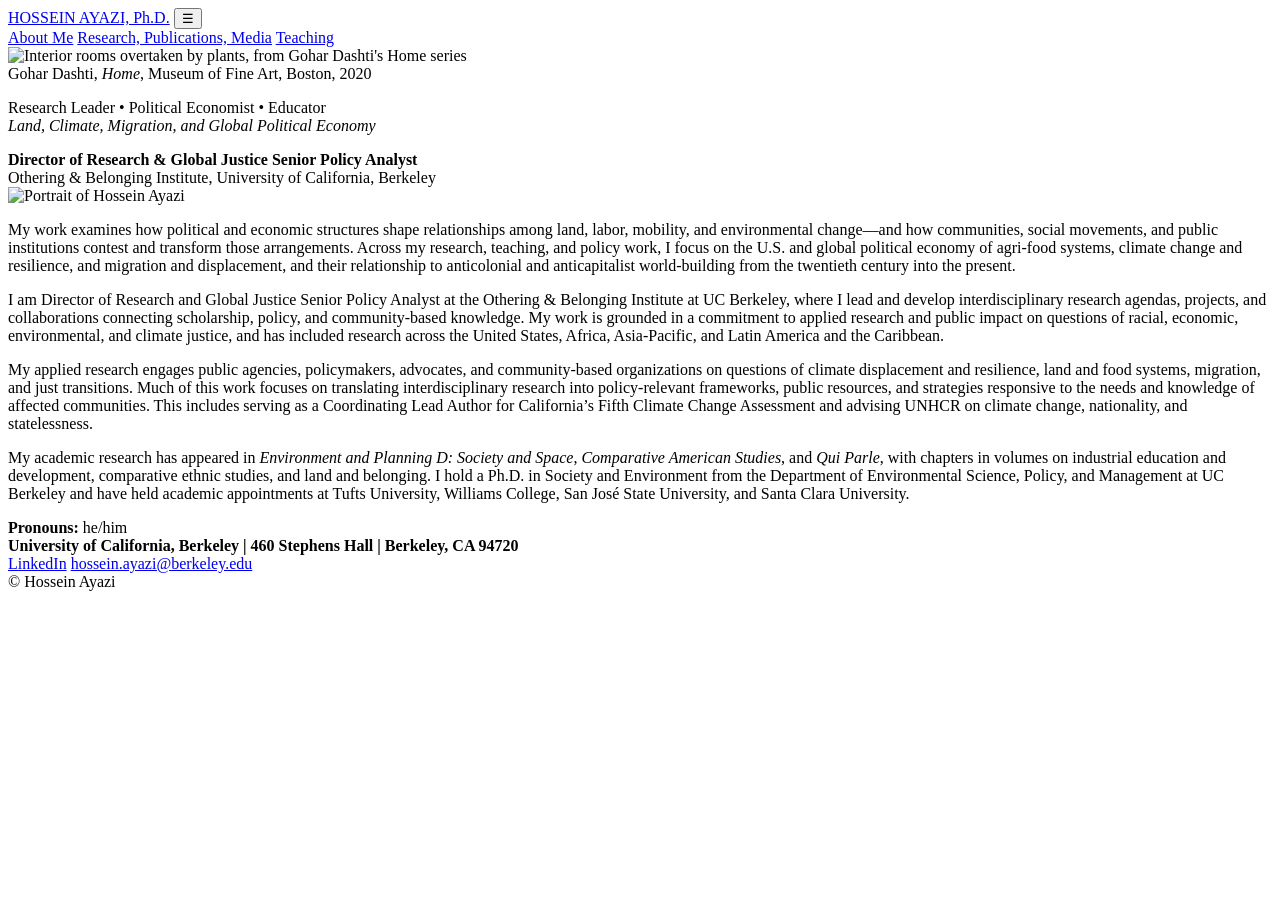
==== index.html @ 79770d90 "Add About page" ====
<!doctype html>
<html lang="en">
<head>
  <meta charset="utf-8">
  <meta name="viewport" content="width=device-width, initial-scale=1">
  <meta name="description" content="Hossein Ayazi, Ph.D. — Research Leader, Policy Strategist, and Educator working on land, climate, migration, and global political economy.">
  <title>Hossein Ayazi, Ph.D. — About</title>
  <link rel="stylesheet" href="assets/styles.css">
</head>
<body>
<header class="site-header">
  <div class="header-inner">
    <a class="site-title" href="index.html">HOSSEIN AYAZI, Ph.D.</a>
    <button class="menu-button" aria-label="Toggle navigation" aria-expanded="false">☰</button>
    <nav class="main-nav" aria-label="Main navigation">
      <a href="index.html" aria-current="page">About Me</a>
      <a href="research-publications-media.html">Research, Publications, Media</a>
      <a href="teaching.html">Teaching</a>
    </nav>
  </div>
</header>

<main class="page">
  <section class="section dark">
    <img class="banner-image" src="assets/images/home-gohar-dashti.webp" alt="Interior rooms overtaken by plants, from Gohar Dashti's Home series">
    <div class="art-credit">Gohar Dashti, <em>Home</em>, Museum of Fine Art, Boston, 2020</div>
  </section>

  <section class="section paper">
    <div class="hero-lines">
      <p class="identity-line">Research Leader • Political Economist • Educator<br><em>Land, Climate, Migration, and Global Political Economy</em></p>
      <div class="current-role"><strong>Director of Research &amp; Global Justice Senior Policy Analyst</strong><br>Othering &amp; Belonging Institute, University of California, Berkeley</div>
    </div>

    <div class="bio-layout">
      <img class="headshot" src="assets/images/hossein-ayazi.webp" alt="Portrait of Hossein Ayazi">
      <div class="bio">
        <p>My work examines how political and economic structures shape relationships among land, labor, mobility, and environmental change—and how communities, social movements, and public institutions contest and transform those arrangements. Across my research, teaching, and policy work, I focus on the U.S. and global political economy of agri-food systems, climate change and resilience, and migration and displacement, and their relationship to anticolonial and anticapitalist world-building from the twentieth century into the present.</p>

        <p>I am Director of Research and Global Justice Senior Policy Analyst at the Othering &amp; Belonging Institute at UC Berkeley, where I lead and develop interdisciplinary research agendas, projects, and collaborations connecting scholarship, policy, and community-based knowledge. My work is grounded in a commitment to applied research and public impact on questions of racial, economic, environmental, and climate justice, and has included research across the United States, Africa, Asia-Pacific, and Latin America and the Caribbean.</p>

        <p>My applied research engages public agencies, policymakers, advocates, and community-based organizations on questions of climate displacement and resilience, land and food systems, migration, and just transitions. Much of this work focuses on translating interdisciplinary research into policy-relevant frameworks, public resources, and strategies responsive to the needs and knowledge of affected communities. This includes serving as a Coordinating Lead Author for California’s Fifth Climate Change Assessment and advising UNHCR on climate change, nationality, and statelessness.</p>

        <p>My academic research has appeared in <em>Environment and Planning D: Society and Space</em>, <em>Comparative American Studies</em>, and <em>Qui Parle</em>, with chapters in volumes on industrial education and development, comparative ethnic studies, and land and belonging. I hold a Ph.D. in Society and Environment from the Department of Environmental Science, Policy, and Management at UC Berkeley and have held academic appointments at Tufts University, Williams College, San José State University, and Santa Clara University.</p>
      </div>
    </div>

    <div class="contact-block">
      <strong>Pronouns:</strong> he/him<br>
      <strong>University of California, Berkeley | 460 Stephens Hall | Berkeley, CA 94720</strong>
      <div class="contact-links">
        <a href="https://www.linkedin.com/in/hossein-ayazi/" target="_blank" rel="noopener">LinkedIn</a>
        <a href="mailto:hossein.ayazi@berkeley.edu">hossein.ayazi@berkeley.edu</a>
      </div>
    </div>
  </section>
</main>
<footer class="site-footer">© Hossein Ayazi</footer>
<script src="assets/site.js"></script>
</body>
</html>
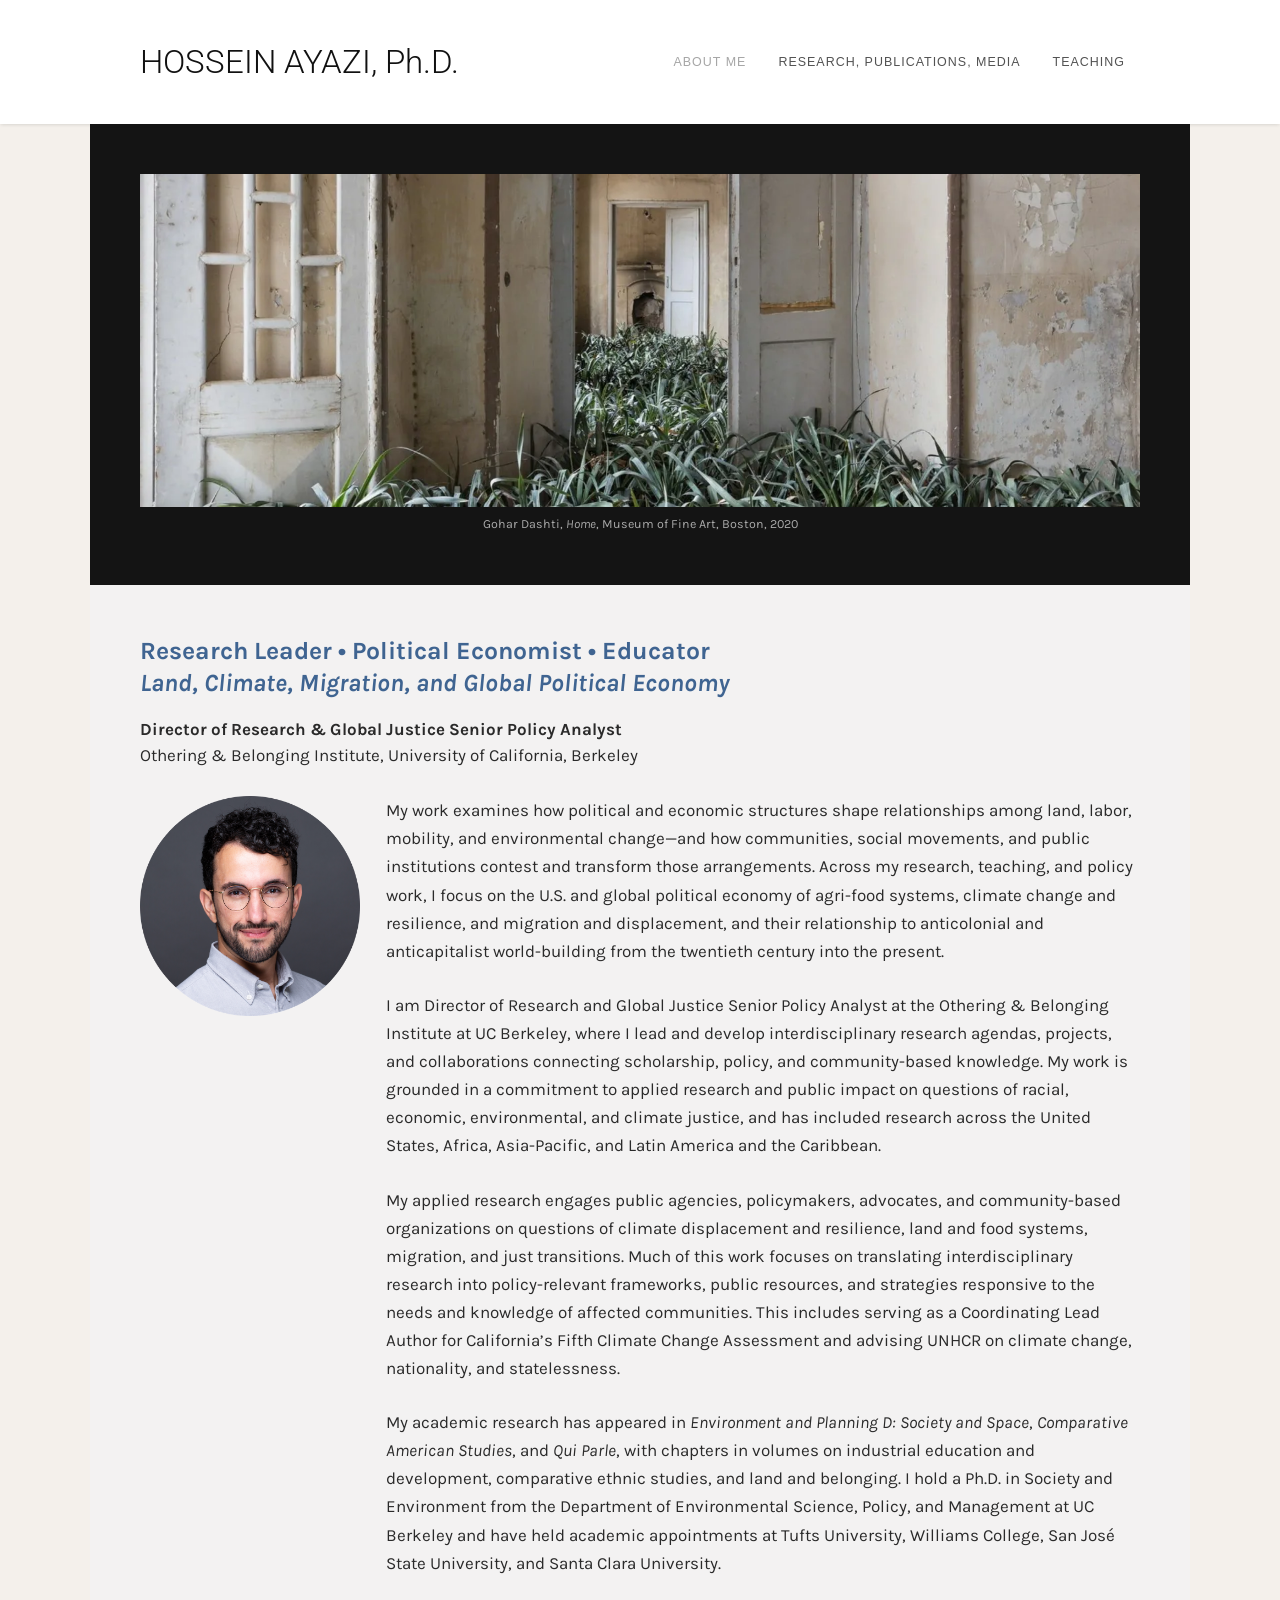
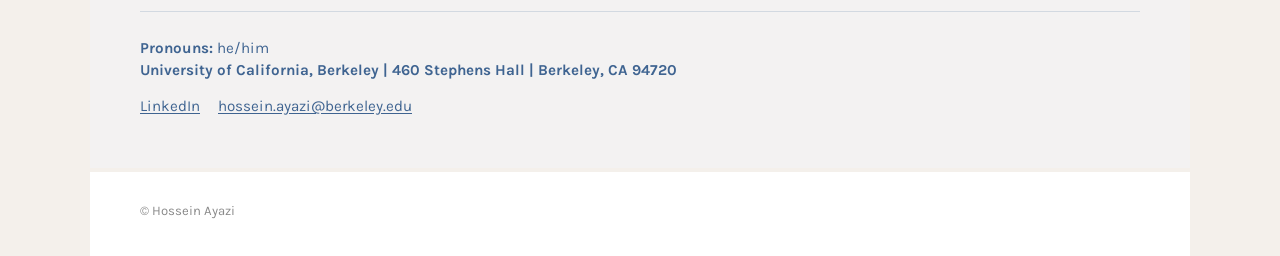
==== commit f74ca24b: "Restore portrait transparency" ====
--- a/index.html
+++ b/index.html
@@ -33,7 +33,7 @@
     </div>
 
     <div class="bio-layout">
-      <img class="headshot" src="assets/images/hossein-ayazi.webp" alt="Portrait of Hossein Ayazi">
+      <img class="headshot" src="assets/images/hossein-ayazi.png" alt="Portrait of Hossein Ayazi">
       <div class="bio">
         <p>My work examines how political and economic structures shape relationships among land, labor, mobility, and environmental change—and how communities, social movements, and public institutions contest and transform those arrangements. Across my research, teaching, and policy work, I focus on the U.S. and global political economy of agri-food systems, climate change and resilience, and migration and displacement, and their relationship to anticolonial and anticapitalist world-building from the twentieth century into the present.</p>
 
--- a/assets/styles.css
+++ b/assets/styles.css
@@ -0,0 +1,223 @@
+@import url('https://fonts.googleapis.com/css2?family=Karla:wght@400;500;600;700&family=Montserrat:wght@500;600;700&family=Roboto:wght@300;400;500&display=swap');
+
+:root {
+  --ink: #2a2a2a;
+  --muted: #686868;
+  --blue: #3f6491;
+  --paper: #f3f2f2;
+  --white: #fff;
+  --black: #141414;
+  --rule: #dedede;
+  --max: 1100px;
+}
+
+* { box-sizing: border-box; }
+html { scroll-behavior: smooth; }
+body {
+  margin: 0;
+  color: var(--ink);
+  background: #f4f0eb;
+  font-family: 'Karla', Arial, sans-serif;
+  font-size: 17px;
+  line-height: 1.65;
+  -webkit-font-smoothing: antialiased;
+}
+a { color: #6f6f6f; text-decoration: underline; text-underline-offset: 2px; }
+a:hover, a:focus { color: var(--blue); text-decoration: none; }
+
+.site-header {
+  position: sticky;
+  top: 0;
+  z-index: 20;
+  background: rgba(255,255,255,.98);
+  box-shadow: 0 2px 3px -1px rgba(30,30,30,.12);
+}
+.header-inner {
+  max-width: var(--max);
+  min-height: 124px;
+  padding: 0 50px;
+  margin: 0 auto;
+  display: flex;
+  align-items: center;
+  justify-content: space-between;
+  gap: 36px;
+}
+.site-title {
+  font-family: 'Roboto', Arial, sans-serif;
+  font-weight: 300;
+  font-size: 2.05rem;
+  line-height: 1.1;
+  color: #111;
+  text-decoration: none;
+  white-space: nowrap;
+}
+.site-title:hover { color: #111; }
+.main-nav { display: flex; align-items: center; gap: 2px; }
+.main-nav a {
+  display: block;
+  padding: 10px 15px;
+  color: #525252;
+  font-family: Arial, sans-serif;
+  font-size: .78rem;
+  line-height: 1.2;
+  letter-spacing: 1px;
+  text-transform: uppercase;
+  text-decoration: none;
+}
+.main-nav a:hover, .main-nav a[aria-current='page'] { color: #a6a6a6; }
+.menu-button { display: none; border: 0; background: transparent; font-size: 1.7rem; padding: 8px; cursor: pointer; }
+
+.page { max-width: var(--max); margin: 0 auto; background: var(--white); min-height: 70vh; }
+.section { padding: 50px; }
+.section.paper { background: var(--paper); }
+.section.dark { background: var(--black); color: #aaa; text-align: center; }
+
+.banner-image { width: 100%; height: auto; display: block; }
+.art-credit { margin-top: 7px; font-size: .78rem; color: #aaa; }
+
+.hero-lines { margin: 0 0 28px; }
+.identity-line {
+  margin: 0;
+  color: var(--blue);
+  font-size: 1.55rem;
+  line-height: 1.3;
+  font-weight: 700;
+}
+.identity-line em { font-weight: 700; }
+.current-role { margin-top: 18px; line-height: 1.5; }
+.current-role strong { font-weight: 700; }
+
+.bio-layout {
+  display: grid;
+  grid-template-columns: 220px minmax(0,1fr);
+  gap: 26px;
+  align-items: start;
+}
+.headshot { width: 100%; max-width: 220px; height: auto; display: block; }
+.bio p { margin: 0 0 1.55em; }
+.bio p:last-child { margin-bottom: 0; }
+
+.page-title {
+  margin: 0 0 30px;
+  color: #000;
+  font-family: 'Montserrat', Arial, sans-serif;
+  font-size: 1.55rem;
+  line-height: 1.25;
+  font-weight: 700;
+}
+.intro { max-width: 980px; margin-bottom: 46px; }
+.intro p { margin: 0 0 1.35em; }
+
+.research-section { margin: 0 0 58px; }
+.research-section:last-of-type { margin-bottom: 34px; }
+.research-section h2,
+.content-heading {
+  margin: 0 0 12px;
+  color: var(--blue);
+  font-family: 'Karla', Arial, sans-serif;
+  font-size: 1.55rem;
+  line-height: 1.25;
+  font-weight: 700;
+}
+.section-note { margin: 0 0 28px; max-width: 930px; }
+.publications { margin: 0; padding: 0; list-style: none; }
+.publications li { margin: 0 0 17px; }
+.publications strong { font-weight: 700; }
+.publications em { font-style: italic; }
+
+.report-gallery {
+  display: grid;
+  grid-template-columns: repeat(4, minmax(0,1fr));
+  gap: 24px;
+  margin: 34px 0 58px;
+  padding-top: 30px;
+  border-top: 1px solid var(--rule);
+}
+.report-card { text-decoration: none; color: inherit; text-align: center; }
+.report-card:hover { color: var(--blue); }
+.report-card img {
+  display: block;
+  width: 100%;
+  max-height: 260px;
+  object-fit: contain;
+  margin: 0 auto 11px;
+  filter: none;
+}
+.report-card span { display: block; font-size: .88rem; line-height: 1.35; }
+
+.media-list { margin: 0; padding-left: 1.2rem; }
+.media-list li { margin-bottom: 17px; }
+
+.teaching-intro { max-width: 950px; margin-bottom: 44px; }
+.teaching-intro p { margin: 0 0 1.35em; }
+.institution { margin: 30px 0 10px; font-weight: 700; color: #222; }
+.course-list { margin: 0; padding: 0; list-style: none; }
+.course-list li { margin: 0 0 13px; }
+.student-quotes { margin-top: 54px; }
+.quote {
+  margin: 0 0 25px;
+  padding: 0 0 0 22px;
+  border-left: 4px solid #d8d4ce;
+  color: #3d3d3d;
+}
+.quote cite { display: block; margin-top: 8px; color: var(--muted); font-size: .9rem; font-style: normal; }
+
+.contact-block {
+  clear: both;
+  margin-top: 34px;
+  padding-top: 25px;
+  border-top: 1px solid rgba(63,100,145,.18);
+  color: var(--blue);
+  font-size: .95rem;
+  line-height: 1.5;
+}
+.contact-block strong { font-weight: 700; }
+.contact-links { margin-top: 13px; display: flex; gap: 18px; flex-wrap: wrap; }
+.contact-links a { color: var(--blue); }
+
+.site-footer {
+  max-width: var(--max);
+  margin: 0 auto;
+  border-top: 4px solid #f4f0eb;
+  background: #fff;
+  color: #888;
+  padding: 28px 50px 34px;
+  font-size: .82rem;
+}
+
+@media (max-width: 900px) {
+  .header-inner { min-height: 116px; padding: 18px 28px; flex-direction: column; justify-content: center; gap: 12px; }
+  .site-title { font-size: 1.85rem; }
+  .main-nav { justify-content: center; flex-wrap: wrap; }
+  .section { padding: 34px 28px; }
+  .report-gallery { grid-template-columns: repeat(2,minmax(0,1fr)); }
+}
+
+@media (max-width: 640px) {
+  body { font-size: 16px; line-height: 1.6; }
+  .header-inner { min-height: 60px; padding: 8px 18px; flex-direction: row; }
+  .site-title { font-size: 1.2rem; white-space: normal; }
+  .menu-button { display: block; }
+  .main-nav {
+    display: none;
+    position: absolute;
+    top: 60px;
+    left: 0;
+    right: 0;
+    padding: 14px 20px 18px;
+    background: #f4f0eb;
+    border-top: 1px solid #e7e2dc;
+    flex-direction: column;
+    align-items: stretch;
+  }
+  .main-nav.open { display: flex; }
+  .main-nav a { padding: 10px 3px; font-size: .82rem; }
+  .section { padding: 28px 22px; }
+  .section.dark { padding: 26px 18px; }
+  .identity-line { font-size: 1.28rem; }
+  .bio-layout { grid-template-columns: 1fr; }
+  .headshot { max-width: 180px; margin: 0 20px 6px 0; }
+  .report-gallery { grid-template-columns: repeat(2,minmax(0,1fr)); gap: 18px; }
+  .report-card img { max-height: 220px; }
+  .site-footer { padding: 22px; }
+}
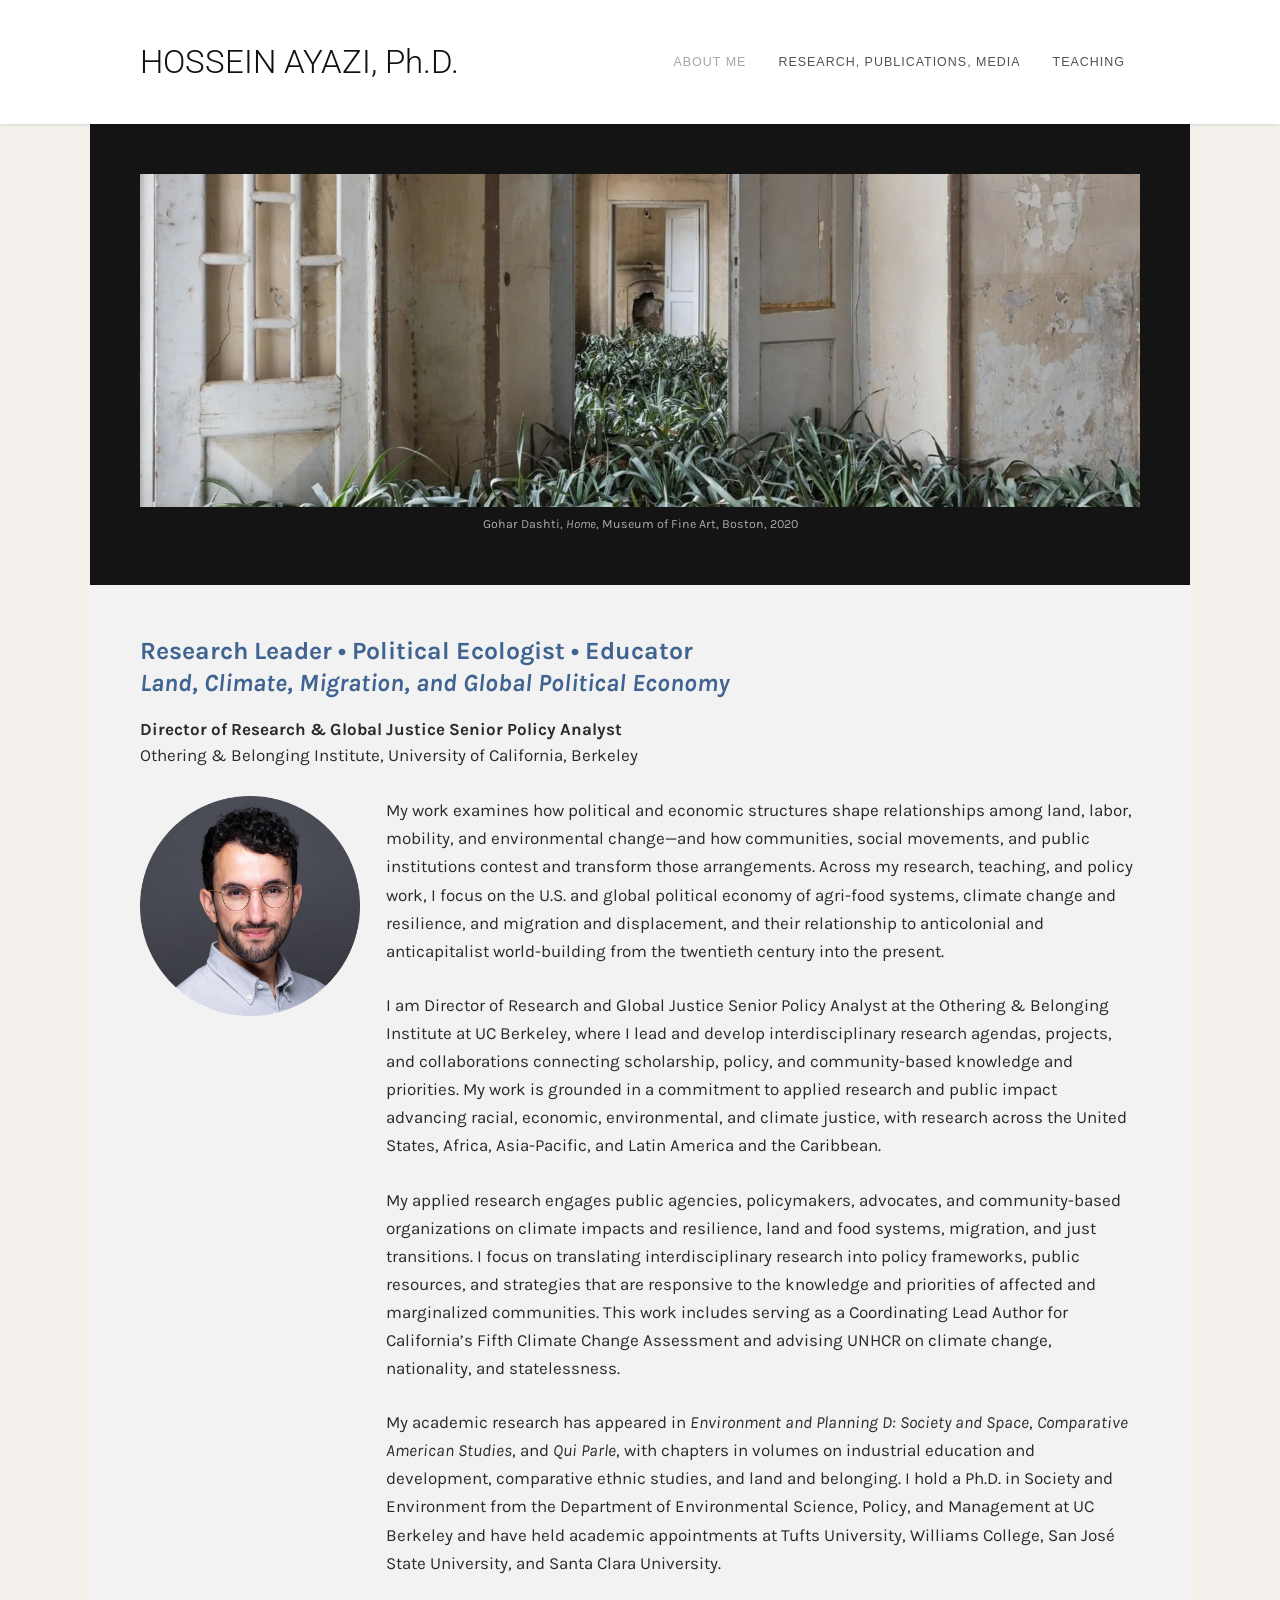
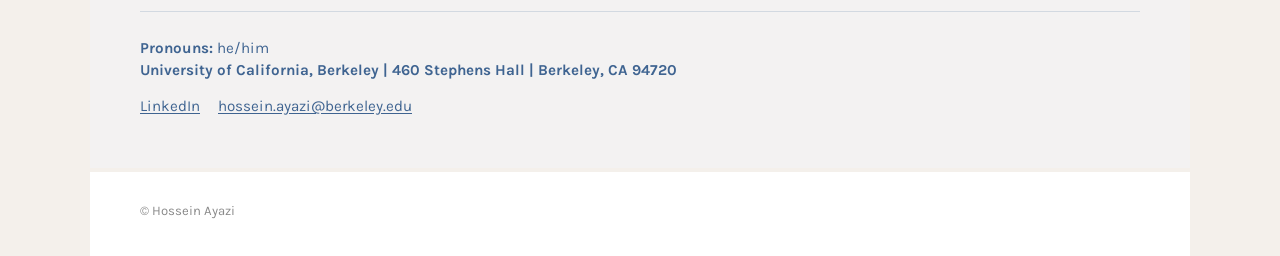
==== commit ebf9e30d: "Refine bio and update political ecologist descriptor" ====
--- a/index.html
+++ b/index.html
@@ -1,9 +1,17 @@
 <!doctype html>
 <html lang="en">
 <head>
-  <meta charset="utf-8">
+  <!-- Google tag (gtag.js) -->
+  <script async src="https://www.googletagmanager.com/gtag/js?id=G-VG60LD71B9"></script>
+  <script>
+    window.dataLayer = window.dataLayer || [];
+    function gtag(){dataLayer.push(arguments);}
+    gtag('js', new Date());
+    gtag('config', 'G-VG60LD71B9');
+  </script>
+    <meta charset="utf-8">
   <meta name="viewport" content="width=device-width, initial-scale=1">
-  <meta name="description" content="Hossein Ayazi, Ph.D. — Research Leader, Policy Strategist, and Educator working on land, climate, migration, and global political economy.">
+  <meta name="description" content="Hossein Ayazi, Ph.D. — Research Leader, Political Ecologist, and Educator working on land, climate, migration, and global political economy.">
   <title>Hossein Ayazi, Ph.D. — About</title>
   <link rel="stylesheet" href="assets/styles.css">
 </head>
@@ -28,7 +36,7 @@
 
   <section class="section paper">
     <div class="hero-lines">
-      <p class="identity-line">Research Leader • Political Economist • Educator<br><em>Land, Climate, Migration, and Global Political Economy</em></p>
+      <p class="identity-line">Research Leader • Political Ecologist • Educator<br><em>Land, Climate, Migration, and Global Political Economy</em></p>
       <div class="current-role"><strong>Director of Research &amp; Global Justice Senior Policy Analyst</strong><br>Othering &amp; Belonging Institute, University of California, Berkeley</div>
     </div>
 
@@ -37,9 +45,9 @@
       <div class="bio">
         <p>My work examines how political and economic structures shape relationships among land, labor, mobility, and environmental change—and how communities, social movements, and public institutions contest and transform those arrangements. Across my research, teaching, and policy work, I focus on the U.S. and global political economy of agri-food systems, climate change and resilience, and migration and displacement, and their relationship to anticolonial and anticapitalist world-building from the twentieth century into the present.</p>
 
-        <p>I am Director of Research and Global Justice Senior Policy Analyst at the Othering &amp; Belonging Institute at UC Berkeley, where I lead and develop interdisciplinary research agendas, projects, and collaborations connecting scholarship, policy, and community-based knowledge. My work is grounded in a commitment to applied research and public impact on questions of racial, economic, environmental, and climate justice, and has included research across the United States, Africa, Asia-Pacific, and Latin America and the Caribbean.</p>
+        <p>I am Director of Research and Global Justice Senior Policy Analyst at the Othering &amp; Belonging Institute at UC Berkeley, where I lead and develop interdisciplinary research agendas, projects, and collaborations connecting scholarship, policy, and community-based knowledge and priorities. My work is grounded in a commitment to applied research and public impact advancing racial, economic, environmental, and climate justice, with research across the United States, Africa, Asia-Pacific, and Latin America and the Caribbean.</p>
 
-        <p>My applied research engages public agencies, policymakers, advocates, and community-based organizations on questions of climate displacement and resilience, land and food systems, migration, and just transitions. Much of this work focuses on translating interdisciplinary research into policy-relevant frameworks, public resources, and strategies responsive to the needs and knowledge of affected communities. This includes serving as a Coordinating Lead Author for California’s Fifth Climate Change Assessment and advising UNHCR on climate change, nationality, and statelessness.</p>
+        <p>My applied research engages public agencies, policymakers, advocates, and community-based organizations on climate impacts and resilience, land and food systems, migration, and just transitions. I focus on translating interdisciplinary research into policy frameworks, public resources, and strategies that are responsive to the knowledge and priorities of affected and marginalized communities. This work includes serving as a Coordinating Lead Author for California’s Fifth Climate Change Assessment and advising UNHCR on climate change, nationality, and statelessness.</p>
 
         <p>My academic research has appeared in <em>Environment and Planning D: Society and Space</em>, <em>Comparative American Studies</em>, and <em>Qui Parle</em>, with chapters in volumes on industrial education and development, comparative ethnic studies, and land and belonging. I hold a Ph.D. in Society and Environment from the Department of Environmental Science, Policy, and Management at UC Berkeley and have held academic appointments at Tufts University, Williams College, San José State University, and Santa Clara University.</p>
       </div>
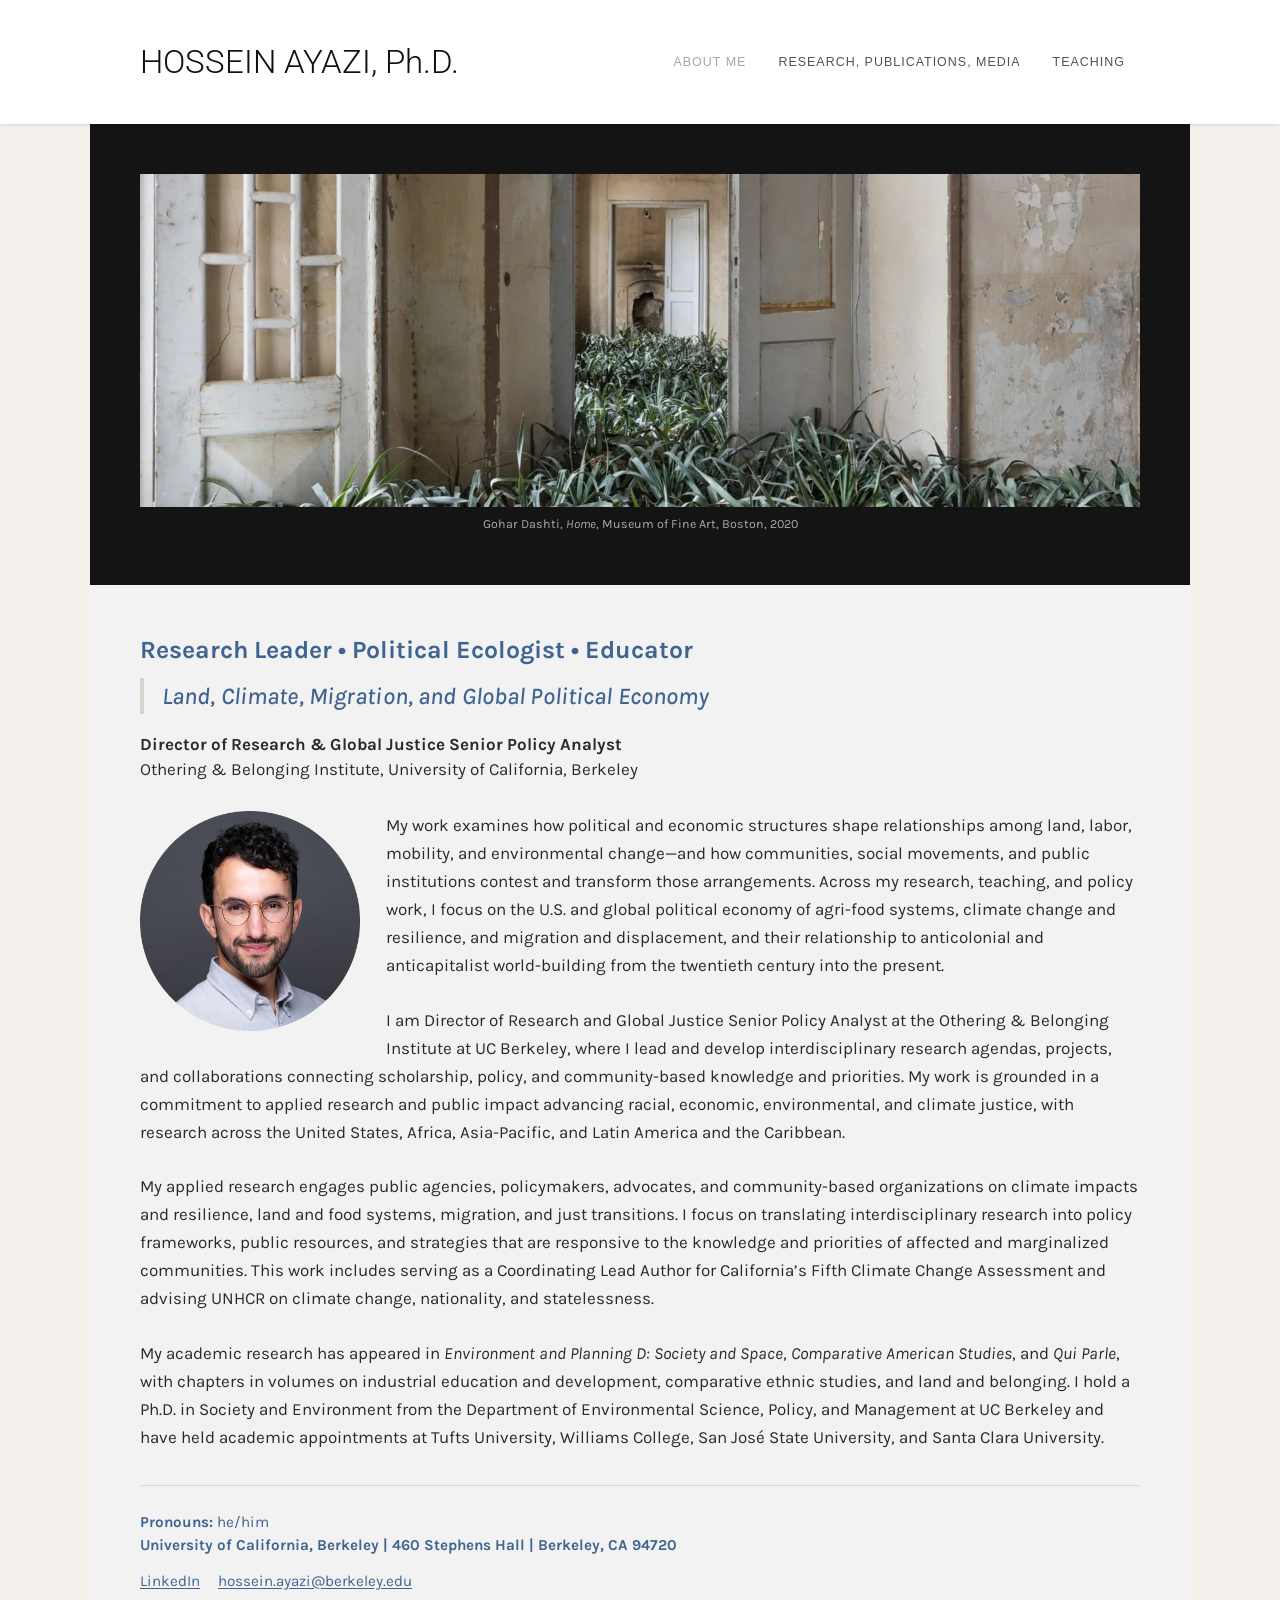
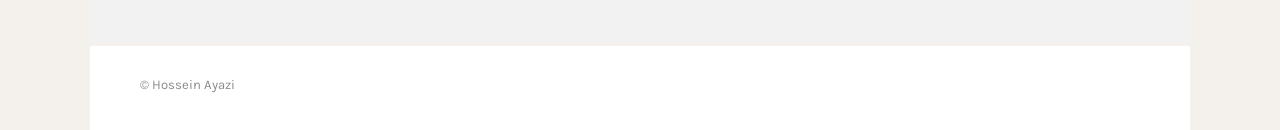
==== commit d3c0c799: "Make homepage tagline styling more distinct" ====
--- a/index.html
+++ b/index.html
@@ -13,7 +13,7 @@
   <meta name="viewport" content="width=device-width, initial-scale=1">
   <meta name="description" content="Hossein Ayazi, Ph.D. — Research Leader, Political Ecologist, and Educator working on land, climate, migration, and global political economy.">
   <title>Hossein Ayazi, Ph.D. — About</title>
-  <link rel="stylesheet" href="assets/styles.css">
+  <link rel="stylesheet" href="assets/styles.css?v=20260908-2">
 </head>
 <body>
 <header class="site-header">
--- a/assets/styles.css
+++ b/assets/styles.css
@@ -80,20 +80,32 @@
   margin: 0;
   color: var(--blue);
   font-size: 1.55rem;
-  line-height: 1.3;
+  line-height: 1.25;
   font-weight: 700;
 }
-.identity-line em { font-weight: 700; }
+.identity-line em {
+  display: block;
+  margin-top: .5em;
+  padding: 2px 0 2px 18px;
+  border-left: 4px solid #d8d4ce;
+  font-size: .96em;
+  line-height: 1.35;
+  font-weight: 500;
+  letter-spacing: .005em;
+}
 .current-role { margin-top: 18px; line-height: 1.5; }
 .current-role strong { font-weight: 700; }
 
-.bio-layout {
-  display: grid;
-  grid-template-columns: 220px minmax(0,1fr);
-  gap: 26px;
-  align-items: start;
-}
-.headshot { width: 100%; max-width: 220px; height: auto; display: block; }
+.bio-layout { display: block; }
+.bio-layout::after { content: ''; display: block; clear: both; }
+.headshot {
+  float: left;
+  width: 220px;
+  max-width: 220px;
+  height: auto;
+  display: block;
+  margin: 0 26px 14px 0;
+}
 .bio p { margin: 0 0 1.55em; }
 .bio p:last-child { margin-bottom: 0; }
 
@@ -215,8 +227,7 @@
   .section { padding: 28px 22px; }
   .section.dark { padding: 26px 18px; }
   .identity-line { font-size: 1.28rem; }
-  .bio-layout { grid-template-columns: 1fr; }
-  .headshot { max-width: 180px; margin: 0 20px 6px 0; }
+  .headshot { width: 42%; max-width: 150px; margin: 0 18px 8px 0; }
   .report-gallery { grid-template-columns: repeat(2,minmax(0,1fr)); gap: 18px; }
   .report-card img { max-height: 220px; }
   .site-footer { padding: 22px; }
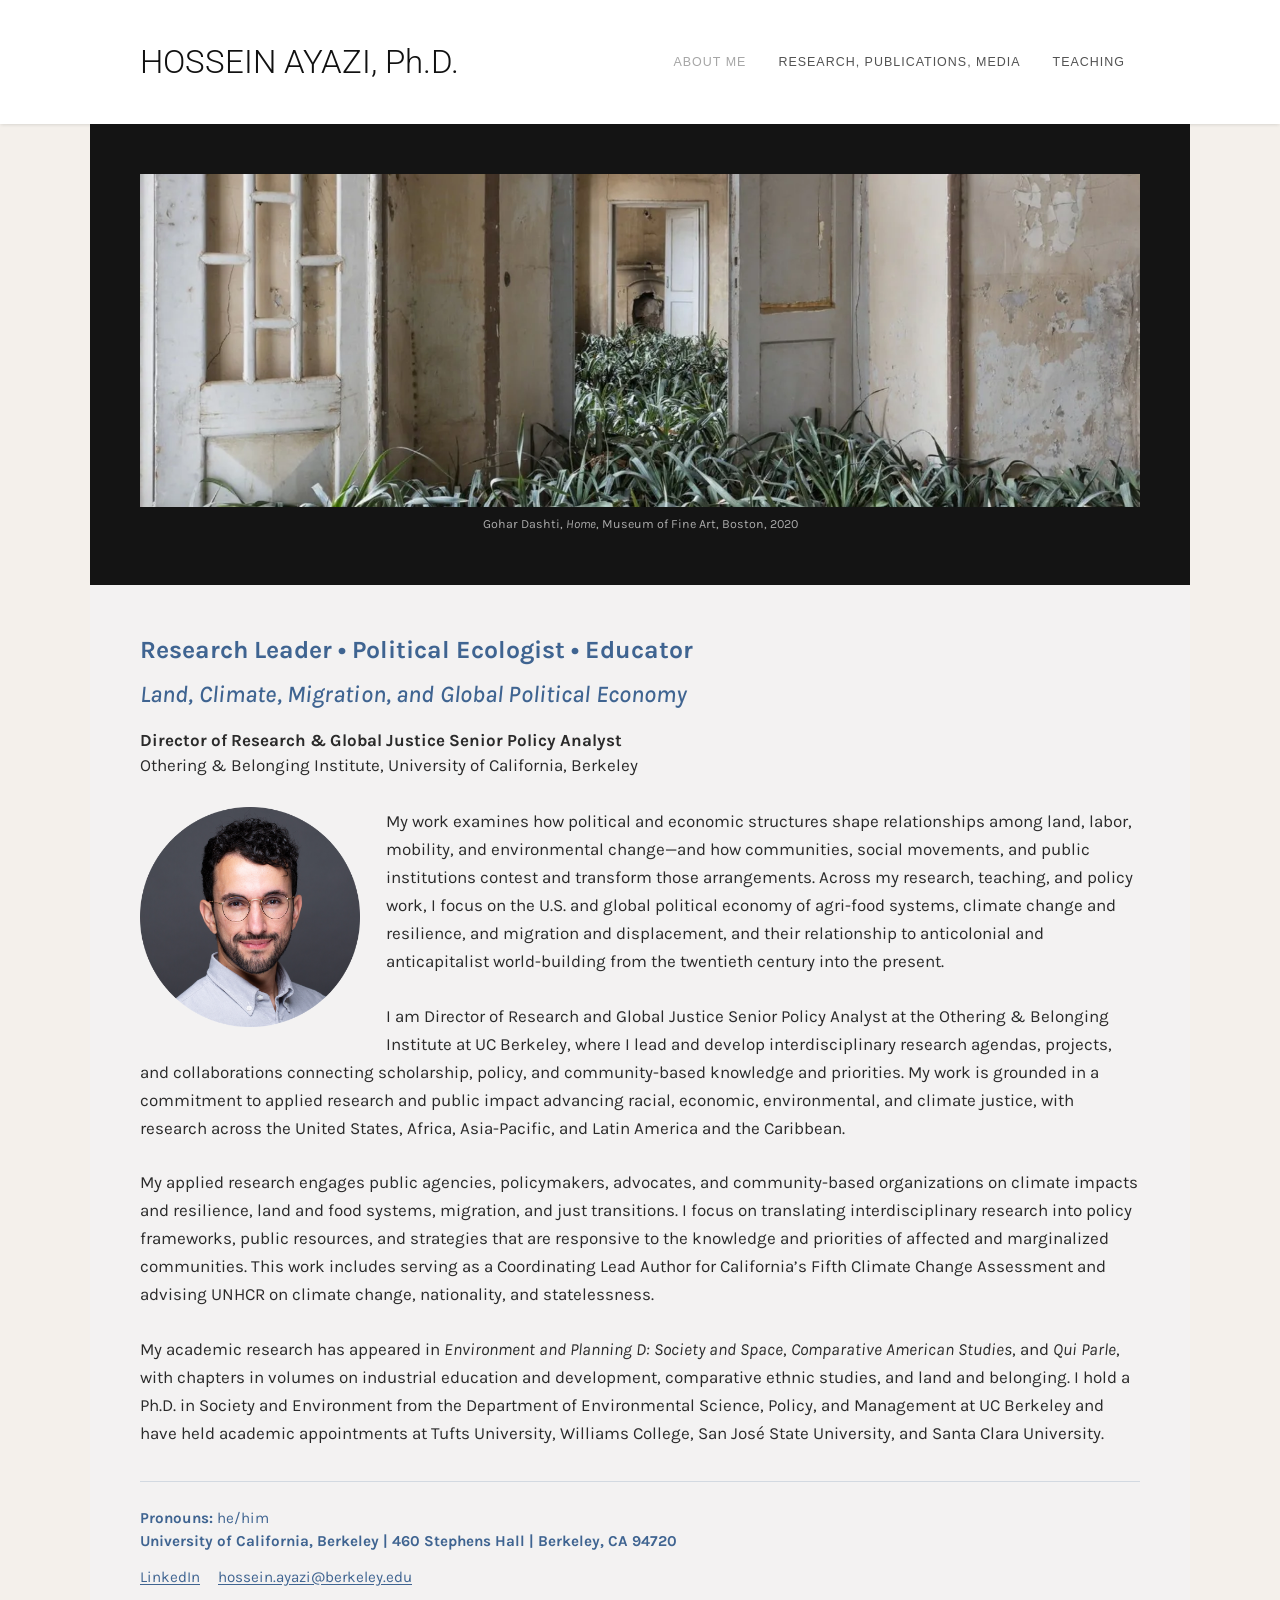
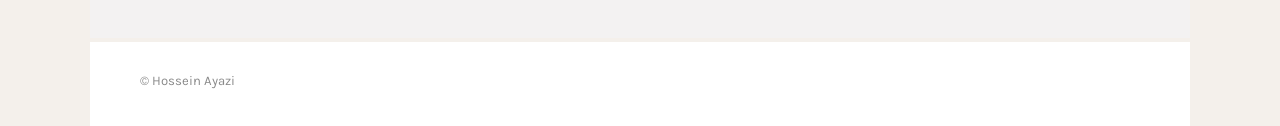
==== commit 6926ac61: "Remove homepage tagline rule" ====
--- a/index.html
+++ b/index.html
@@ -13,7 +13,7 @@
   <meta name="viewport" content="width=device-width, initial-scale=1">
   <meta name="description" content="Hossein Ayazi, Ph.D. — Research Leader, Political Ecologist, and Educator working on land, climate, migration, and global political economy.">
   <title>Hossein Ayazi, Ph.D. — About</title>
-  <link rel="stylesheet" href="assets/styles.css?v=20260908-2">
+  <link rel="stylesheet" href="assets/styles.css?v=20260908-3">
 </head>
 <body>
 <header class="site-header">
--- a/assets/styles.css
+++ b/assets/styles.css
@@ -86,8 +86,6 @@
 .identity-line em {
   display: block;
   margin-top: .5em;
-  padding: 2px 0 2px 18px;
-  border-left: 4px solid #d8d4ce;
   font-size: .96em;
   line-height: 1.35;
   font-weight: 500;
